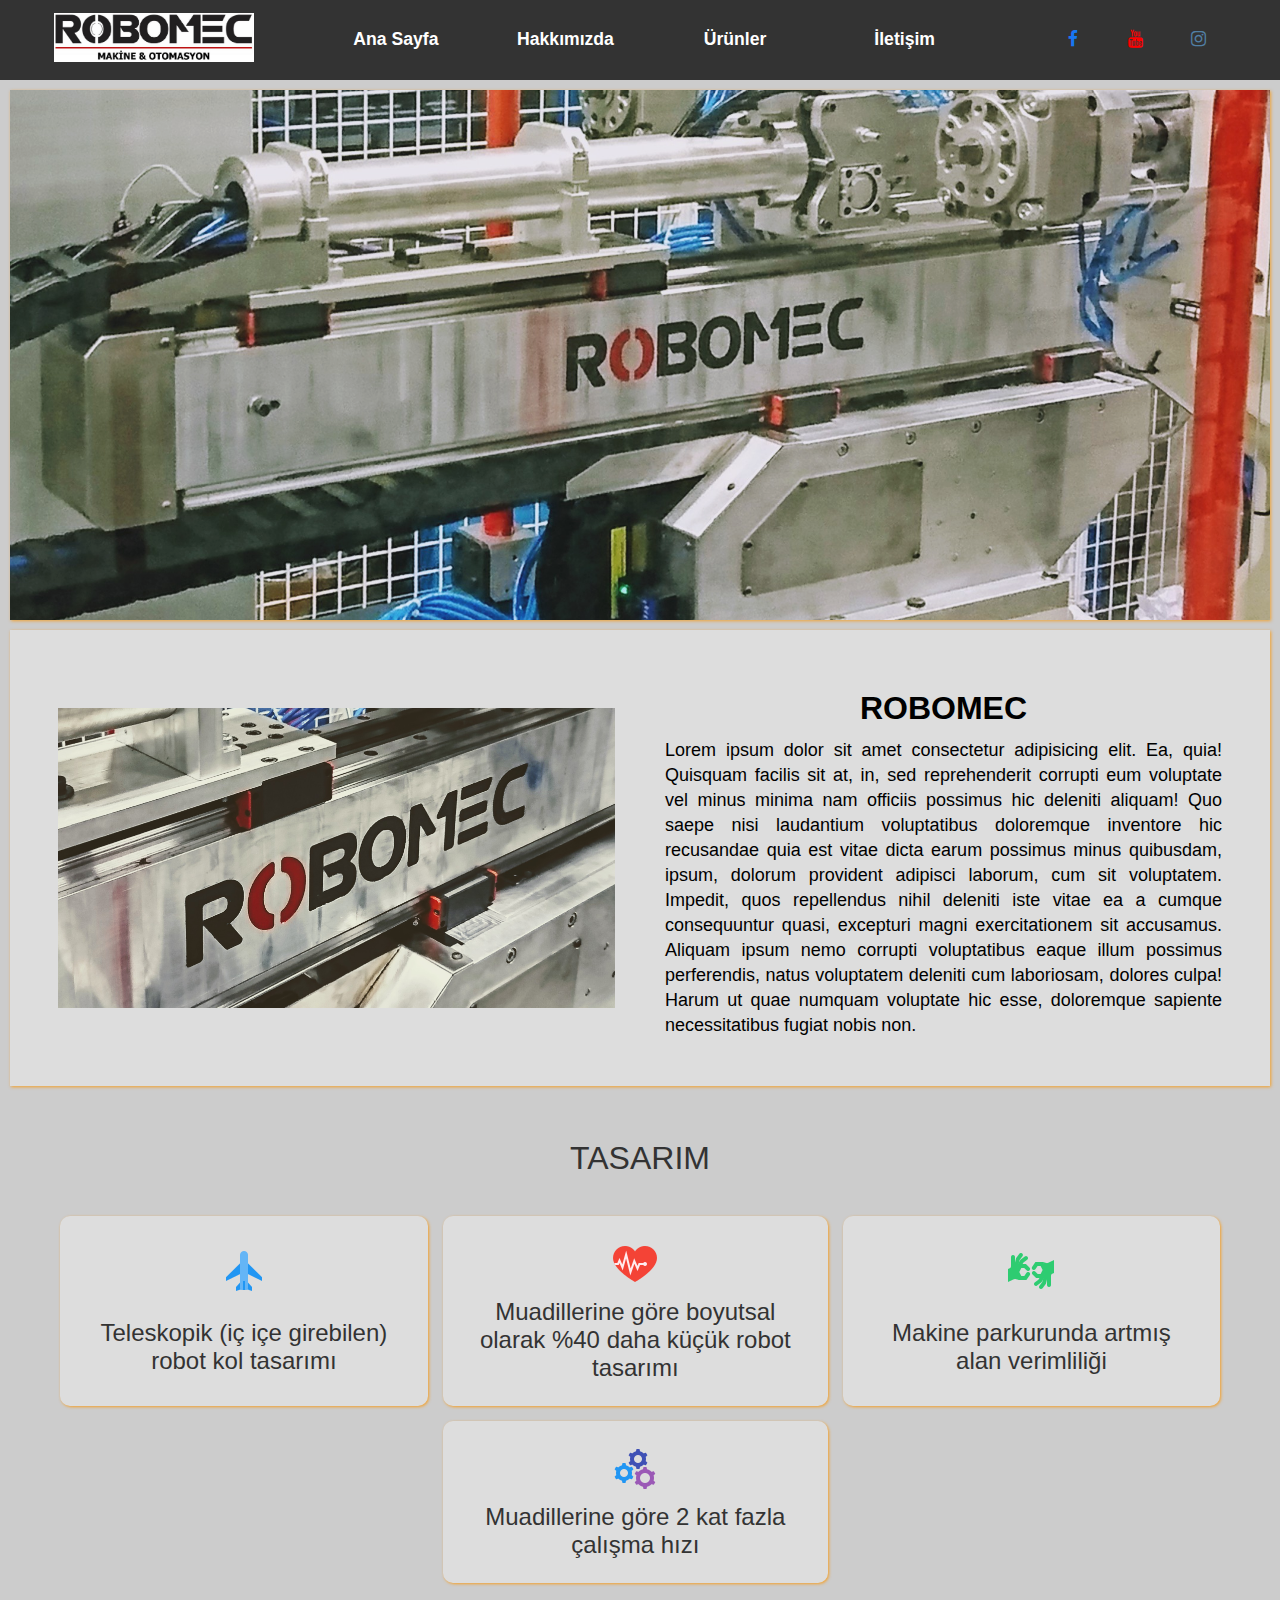
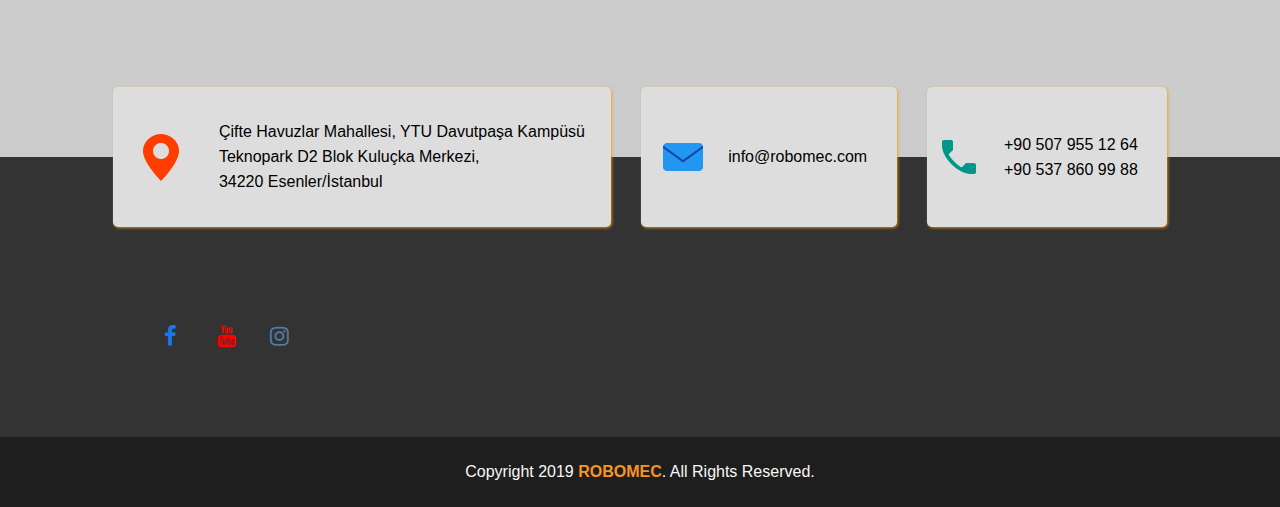
==== index.html @ 06db0387 "robomec" ====
<!DOCTYPE html>
<html lang="en">
  <head>
    <meta charset="UTF-8" />
    <meta name="viewport" content="width=device-width, initial-scale=1.0" />
    <meta http-equiv="X-UA-Compatible" content="ie=edge" />
    <meta
      name="description"
      content="Robomec Makine Otomasyon San. Tic. Ltd. Şti. firmasının kurumsal web sitesidir. Robomec Plastik sektöründe robotlu otomasyon hizmetleri vermektedir."
    />
    <meta
      name="keywords"
      content="Robomec, Robomec Makine, Kalıp İçi Etiketleme Robotu, Yandan Giriş IML Robot, Üstten Giriş IML Robot, Enjeksiyon Kalıp İçi Etiketleme, Şişirme Kalıp İçi Etiketleme, Ürün Alma Robotu IML, IML Robot, BML, BML Robot, In Mold Labeling, In Mold Labeling for Blow Molding, Blow Molding Labeling, Side Entry IML Robot, Top Entry IML Robot, Take Out Robot"
    />
    <link rel="stylesheet" href="styles/style.css" />
    <link
      rel="stylesheet"
      href="https://cdnjs.cloudflare.com/ajax/libs/font-awesome/4.7.0/css/font-awesome.min.css"
    />
    <link
      href="https://fonts.googleapis.com/css?family=Solway&display=swap"
      rel="stylesheet"
    />
    <title>Robomec Makine Otomasyon Kurumsal Web Sitesi</title>
  </head>
  <body>
    <div class="wrapper">
      <nav id="navbar" class="main-nav">
        <ul>
          <li class="logo">
            <a id="mainlogo" href="#"
              ><img id="logo" src="./images/Robomec_Logo-2.JPG" alt=""
            /></a>
          </li>
          <li>
            <a class="start" href="index.html">Ana Sayfa</a>
          </li>
          <li>
            <a class="start" href="about.html">Hakkımızda</a>
          </li>
          <li>
            <a class="start" href="product.html">Ürünler</a>
          </li>
          <li>
            <a class="start" href="contact.html">İletişim</a>
          </li>
          <li class="icons">
            <a href="https://www.facebook.com/" class="face" target="_blank"
              ><i class="fa fa-facebook"></i
            ></a>
            <a href="https://www.youtube.com/" class="youtube" target="_blank"
              ><i class="fa fa-youtube"></i
            ></a>
            <a
              href="https://www.instagram.com/hasancankose/?hl=tr"
              class="insta"
              target="_blank"
              ><i class="fa fa-instagram"></i
            ></a>
          </li>
        </ul>
      </nav>
      <section class="top-container">
        <header class="showcase"></header>
      </section>
      <section class="info">
        <div class="info-img"></div>
        <div>
          <h1>ROBOMEC</h1>
          <p>
            Lorem ipsum dolor sit amet consectetur adipisicing elit. Ea, quia!
            Quisquam facilis sit at, in, sed reprehenderit corrupti eum
            voluptate vel minus minima nam officiis possimus hic deleniti
            aliquam! Quo saepe nisi laudantium voluptatibus doloremque inventore
            hic recusandae quia est vitae dicta earum possimus minus quibusdam,
            ipsum, dolorum provident adipisci laborum, cum sit voluptatem.
            Impedit, quos repellendus nihil deleniti iste vitae ea a cumque
            consequuntur quasi, excepturi magni exercitationem sit accusamus.
            Aliquam ipsum nemo corrupti voluptatibus eaque illum possimus
            perferendis, natus voluptatem deleniti cum laboriosam, dolores
            culpa! Harum ut quae numquam voluptate hic esse, doloremque sapiente
            necessitatibus fugiat nobis non.
          </p>
        </div>
      </section>
      <section class="boxes">
        <div class="top-box design">
          <p>TASARIM</p>
        </div>
        <div class="top-box top-box-a">
          <img src="./images/plane.png" alt="" />
          <p>Teleskopik (iç içe girebilen) robot kol tasarımı</p>
        </div>
        <div class="top-box top-box-b">
          <img src="./images/heart.png" alt="" />
          <p>
            Muadillerine göre boyutsal olarak %40 daha küçük robot tasarımı
          </p>
        </div>
        <div class="top-box top-box-c">
          <img src="./images/hand.png" alt="" />
          <p>Makine parkurunda artmış alan verimliliği</p>
        </div>
        <div class="top-box empty-one"></div>
        <div class="top-box top-box-d">
          <img src="./images/gear.png" alt="" />
          <p>Muadillerine göre 2 kat fazla çalışma hızı</p>
        </div>
        <div class="top-box empty-two"></div>
      </section>
      <div class="empty-place"></div>
      <footer class="footer">
        <div class="location">
          <img src="./images/location.png" alt="" />
          <p>
            Çifte Havuzlar Mahallesi, YTU Davutpaşa Kampüsü <br />
            Teknopark D2 Blok Kuluçka Merkezi, <br />
            34220 Esenler/İstanbul
          </p>
        </div>
        <div class="mail">
          <img src="./images/mail.png" alt="" />
          <p>info@robomec.com</p>
        </div>
        <div class="phone">
          <img src="./images/phone.png" alt="" />
          <p>
            +90 507 955 12 64 <br />
            +90 537 860 99 88
          </p>
        </div>
        <div class="footer-img">
          <div class="footer-icons">
            <a href="https://www.facebook.com/" class="face" target="_blank"
              ><i class="fa fa-facebook"></i
            ></a>
            <a href="https://www.youtube.com/" class="youtube" target="_blank"
              ><i class="fa fa-youtube"></i
            ></a>
            <a
              href="https://www.instagram.com/hasancankose/?hl=tr"
              class="insta"
              target="_blank"
              ><i class="fa fa-instagram"></i
            ></a>
          </div>
        </div>
        <div class="copy-right">
          <p>Copyright 2019 <strong>ROBOMEC</strong>. All Rights Reserved.</p>
        </div>
      </footer>
    </div>
    <script src="/scripts/script.js"></script>
  </body>
</html>
---- styles/style.css ----
:root {
  --primary: #ddd;
  --dark: #333;
  --light: #fff;
  --orange: #ff8c00;
  --shadow: 1px 1px 3px rgba(255, 150, 0, 0.8);
}

* {
  box-sizing: border-box;
  margin: 0;
}
body {
  background: #ccc;
  font-family: Arial, Helvetica, sans-serif;
}
.wrapper {
  display: grid;
  grid-gap: 10px;
}
.main-nav ul {
  display: grid;
  padding: 0;
  grid-gap: 5px;
  list-style: none;
  align-items: center;
  grid-template-columns: 1.5fr 0.8fr 0.8fr 0.8fr 0.8fr 1.4fr;
  background: var(--dark);
  min-height: 70px;
}
.main-nav a {
  display: block;
  text-decoration: none;
  padding: 0.8rem;
  text-align: center;
  color: var(--light);
  font-size: 1.1rem;
  font-weight: bold;
  transition: all 0.2s ease-out;
  /* 
  border: 2px solid green; */
}
.main-nav a:hover {
  color: var(--orange);
  font-size: 1.2rem;
}
.main-nav img {
  width: 200px;
  margin: 0;
  padding: 0;
}
.icons {
  display: grid;
  padding: 0;
  grid-template-columns: repeat(3, 1fr);
  grid-gap: 0px;
  margin: 0 50px;
  /* 
  border: 2px solid green; */
}
.fa {
  transition: all 0.1s ease-out;
}
.fa-facebook {
  color: #1877f2;
}
.fa-facebook:hover {
  font-size: 25px;
}
.fa-youtube {
  color: #ff0000;
}
.fa-youtube:hover {
  font-size: 25px;
}
.fa-instagram {
  color: #517fa4;
}
.fa-instagram:hover {
  font-size: 25px;
}
.top-container {
  margin: 0 10px;
  display: grid;
  grid-gap: 20px;
  grid-template-areas: "showcase";
}
.showcase {
  grid-area: showcase;
  min-height: 530px;
  background: url(../images/main.jpg);
  background-size: cover;
  background-position: center;
  display: flex;
  flex-direction: column;
  align-items: center;
  justify-content: center;
  box-shadow: var(--shadow);
  opacity: 0.9;
}
/* #title {
  font-size: 4rem;
  margin-bottom: 0;
  color: var(--light);
  opacity: 1;
  z-index: 5;
}
.showcase p {
  font-size: 1.3rem;
  margin-top: 0;
  color: var(--light);
  opacity: 1;
} */
.info {
  margin: 0 10px;
  background: var(--primary);
  box-shadow: var(--shadow);
  display: grid;
  grid-gap: 50px;
  grid-template-columns: repeat(2, 1fr);
  padding: 3rem;
  align-items: center;
  justify-items: center;
}
.info-img {
  background: url(../images/robo.jpg);
  background-size: cover;
  background-position: center;
  min-height: 300px;
  height: auto;
  width: 100%;
  max-width: 620px;
}
.info h1 {
  grid-area: h1;
  font-size: xx-large;
  text-align: center;
  line-height: 60px;
}
.info p {
  grid-area: p1;
  font-size: large;
  line-height: 25px;
  text-align: justify;
}
.boxes {
  display: grid;
  grid-template-areas:
    "design design design"
    "top-box-a top-box-b top-box-c"
    "empty-one top-box-d empty-two";
  grid-gap: 15px;
  margin: 20px 60px;
}
.top-box {
  display: grid;
  grid-gap: 10px;
  align-items: center;
  justify-items: center;
  padding: 1.5rem;
  border-radius: 10px;
  font-size: x-large;
  text-align: center;
  color: var(--dark);
}
.design {
  grid-area: design;
  background: none;
  box-shadow: none;
}
.design p {
  font-size: xx-large;
  color: var(--dark);
}
.top-box-a {
  grid-area: top-box-a;
  box-shadow: var(--shadow);
  background: var(--primary);
}
.top-box-b {
  grid-area: top-box-b;

  box-shadow: var(--shadow);
  background: var(--primary);
}
.top-box-c {
  grid-area: top-box-c;
  box-shadow: var(--shadow);
  background: var(--primary);
}
.empty-one {
  grid-area: empty-one;
}
.top-box-d {
  grid-area: top-box-d;

  box-shadow: var(--shadow);
  background: var(--primary);
}
.empty-two {
  grid-area: empty-two;
}
.empty-place {
  padding: 2rem;
}
.footer {
  display: grid;
  grid-auto-columns: repeat(auto, 1fr);
  grid-auto-rows: minmax(70px, auto);
  justify-items: stretch;
  align-items: stretch;
  grid-gap: 0 30px;
}
.location {
  grid-column: 2/3;
  grid-row: 1/3;
  display: grid;
  grid-template-columns: 0.4fr 2fr;
  align-items: center;
  justify-items: center;
  z-index: 2;
  background: var(--primary);
  box-shadow: var(--shadow);
  padding: 1.5rem 0.5rem;
  border-radius: 5px;
  line-height: 25px;
}
.location img {
  padding: 0;
}
.location p {
  padding: 0;
}
.mail {
  grid-column: 3/4;
  grid-row: 1/3;
  display: grid;
  grid-template-columns: 0.4fr 2fr;
  align-items: center;
  justify-items: center;
  z-index: 2;
  background: var(--primary);
  box-shadow: var(--shadow);
  padding: 1.5rem 0.5rem;
  border-radius: 5px;
}
.mail img {
  padding-left: 10px;
}
.phone {
  grid-column: 4/5;
  grid-row: 1/3;
  display: grid;
  grid-template-columns: 0.4fr 2fr;
  align-items: center;
  justify-items: center;
  z-index: 2;
  background: var(--primary);
  box-shadow: var(--shadow);
  padding: 1.5rem 0.5rem;
  border-radius: 5px;
  line-height: 25px;
}
.footer-img {
  background: var(--dark);
  grid-column: 1/6;
  grid-row: 2/6;
  display: grid;
  grid-template-columns: repeat(8, 1fr);
  grid-template-rows: minmax(50px, auto);
  justify-items: stretch;
  align-items: stretch;
  grid-gap: 30px;
}
.footer-icons {
  grid-column: 2/3;
  grid-row: 2/3;
  display: grid;
  padding: 0;
  grid-template-columns: repeat(3, 1fr);
  grid-gap: 25px;
}
.footer-icons a {
  font-size: 22px;
}
.footer-icons a i:hover {
  font-size: 22px;
  opacity: 0.8;
}
.copy-right {
  background: black;
  grid-column: 1/6;
  display: grid;
  opacity: 0.85;
  color: var(--light);
  align-items: center;
  justify-items: center;
}
.copy-right strong {
  color: var(--orange);
}
/* About page */
.about {
  display: grid;
  grid-template-columns: 10% 80% 10%;
  margin: 50px 0;
}
.mid {
  display: grid;
  grid-template-areas:
    "aboutcontent aboutcontent"
    "mission vision";
  grid-gap: 15px;
  word-spacing: -2px;
}
.mid h1 {
  text-align: center;
}
.mid p {
  text-indent: 40px;
}
.aboutcontent {
  grid-area: aboutcontent;
  background: var(--primary);
  box-shadow: var(--shadow);
  padding: 1.5rem 1.5rem;
  border-radius: 5px;
  font-size: large;
  line-height: 25px;
  text-align: justify;
}
.mission {
  grid-area: mission;
  background: var(--primary);
  box-shadow: var(--shadow);
  padding: 1.5rem 1.5rem;
  border-radius: 5px;
  font-size: large;
  line-height: 25px;
  text-align: justify;
}
.vision {
  grid-area: vision;
  background: var(--primary);
  box-shadow: var(--shadow);
  padding: 1.5rem 1.5rem;
  border-radius: 5px;
  font-size: large;
  line-height: 25px;
  text-align: justify;
}
/* About page */
/* Contact page */

.contact {
  display: grid;
  grid-template-columns: 10% 80% 10%;
  margin: 50px 0;
}
.contact-info {
  display: grid;
  grid-template-columns: 1fr;
  margin: 0;
  grid-gap: 10px;
  text-align: center;
  line-height: 30px;
}
.contact-adress {
  background: var(--primary);
  box-shadow: var(--shadow);
  padding: 1.5rem 1.5rem;
  border-radius: 5px;
  font-size: large;
}
.contact-mail {
  background: var(--primary);
  box-shadow: var(--shadow);
  padding: 1.5rem 1.5rem;
  border-radius: 5px;
  font-size: large;
}
.contact-phone {
  background: var(--primary);
  box-shadow: var(--shadow);
  padding: 1.5rem 1.5rem;
  border-radius: 5px;
  font-size: large;
}
/* Contact page */
/* Product page */
.product {
  display: grid;
  grid-template-columns: 10% 80% 10%;
}
.product-mid {
  margin: 50px 0;
  display: grid;
  align-items: center;
  justify-items: center;
}

/* Product page */
@media (max-width: 950px) {
  .icons {
    margin: 0;
  }
  .main-nav a {
    font-size: 0.9rem;
  }
  .main-nav a:hover {
    font-size: 0.95rem;
  }
  .fa:hover {
    font-size: 20px;
  }
  .mid {
    grid-template-areas:
      "aboutcontent"
      "mission"
      "vision";
  }
}
@media (max-width: 770px) {
  .main-nav ul {
    grid-template-columns: 2fr 1fr 1fr 1fr 1fr;
  }
  .icons {
    display: none;
  }
  .info {
    grid-template-columns: 1fr;
  }
  .location {
    display: none;
  }
  .boxes {
    grid-template-areas:
      "design design"
      "top-box-a top-box-b"
      "top-box-c top-box-d";
  }
  .empty-one,
  .empty-two {
    display: none;
  }
  .mail {
    grid-column: 2/3;
  }
  .phone {
    grid-column: 3/5;
  }
}
@media (max-width: 600px) {
  .main-nav ul {
    grid-template-columns: 1fr;
    grid-gap: 5px;
    background: var(--primary);
    margin: 0 10px;
  }
  .main-nav a {
    background: var(--dark);
  }
  .main-nav a:hover {
    font-size: 0.9rem;
  }
  #mainlogo {
    background: white;
  }
  .empty-one {
    display: none;
  }
  .empty-two {
    display: none;
  }
  .boxes {
    grid-template-areas:
      "design"
      "top-box-a"
      "top-box-b"
      "top-box-c"
      "top-box-d";
    margin: 20px 20px;
  }
  .location,
  .mail {
    display: none;
  }
  .phone {
    grid-column: 2/5;
    padding: 1.5rem 2rem;
  }
}
@media (min-width: 601px) and (max-width: 655px) {
  .main-nav ul {
    grid-template-columns: 1fr;
    grid-gap: 5px;
    background: var(--primary);
    margin: 0 10px;
  }
  .main-nav a {
    background: var(--dark);
  }
  .main-nav a:hover {
    font-size: 0.9rem;
  }
  #mainlogo {
    background: white;
  }
}
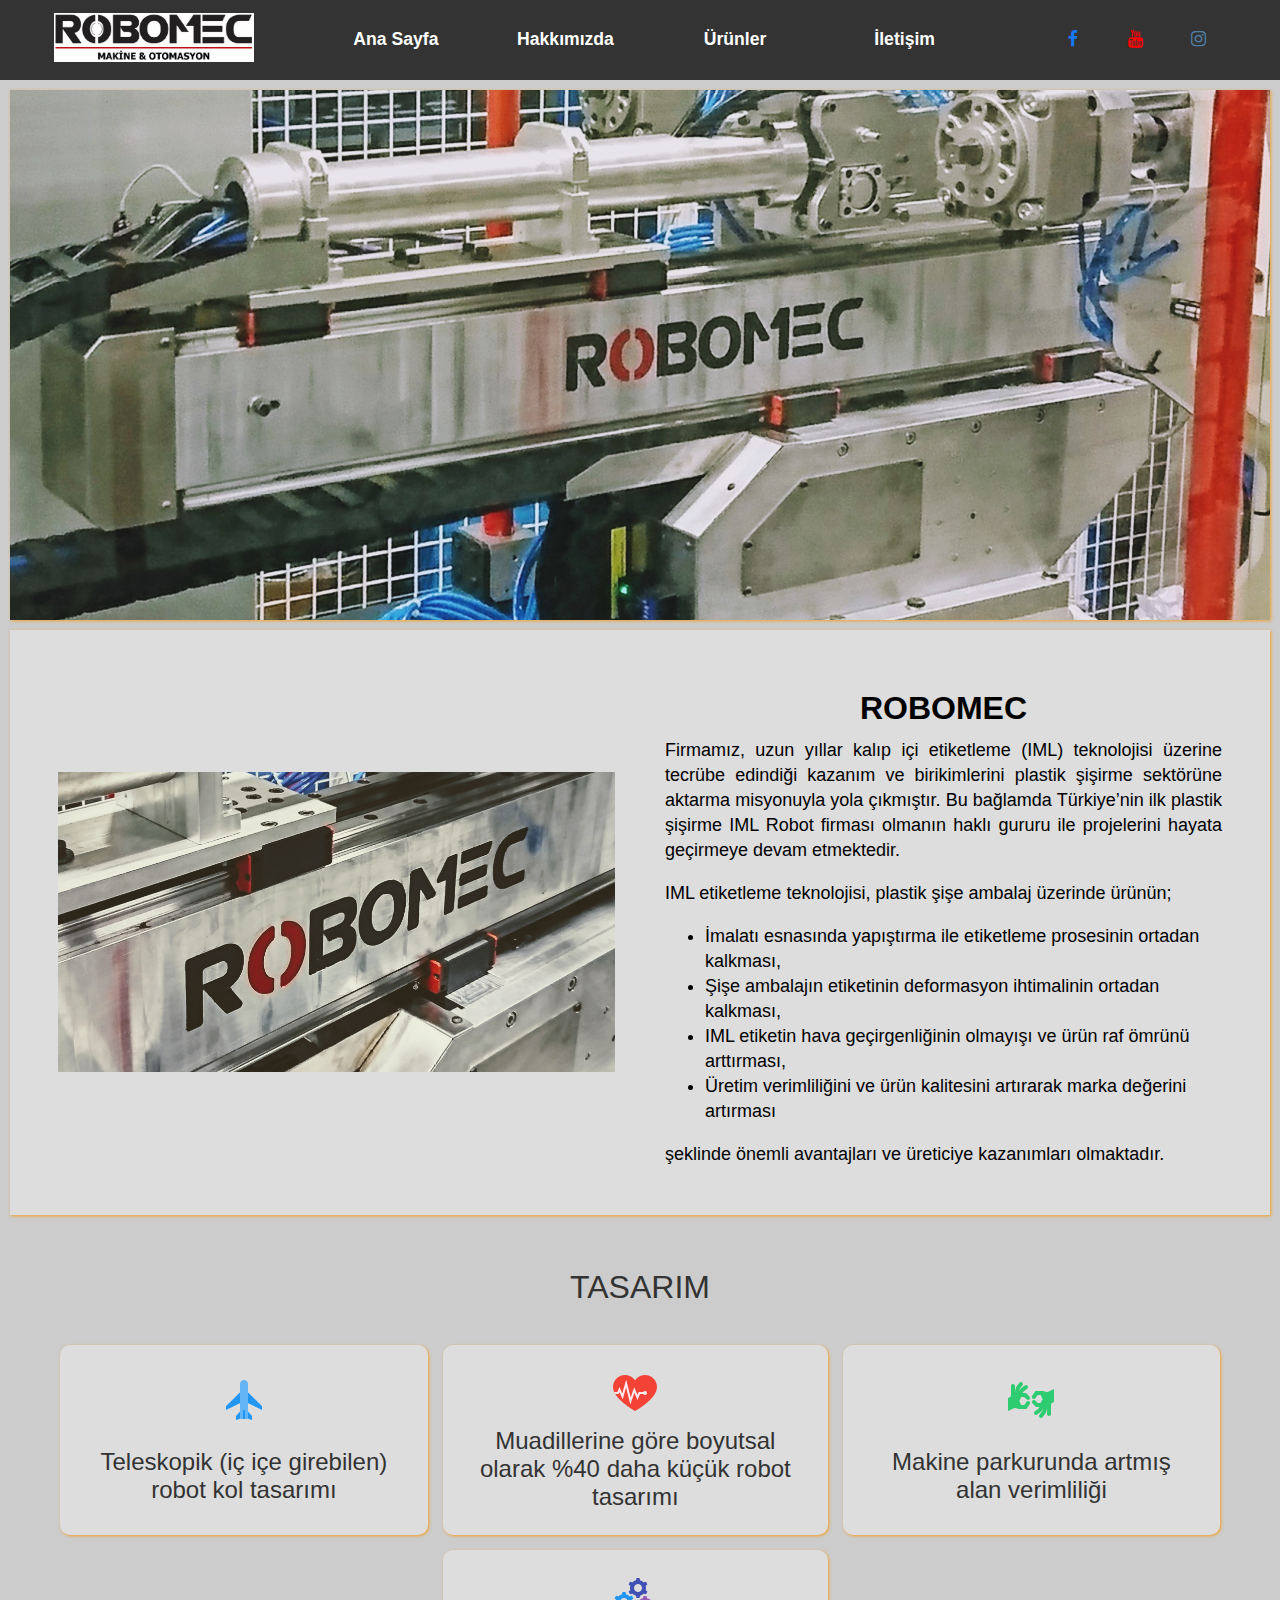
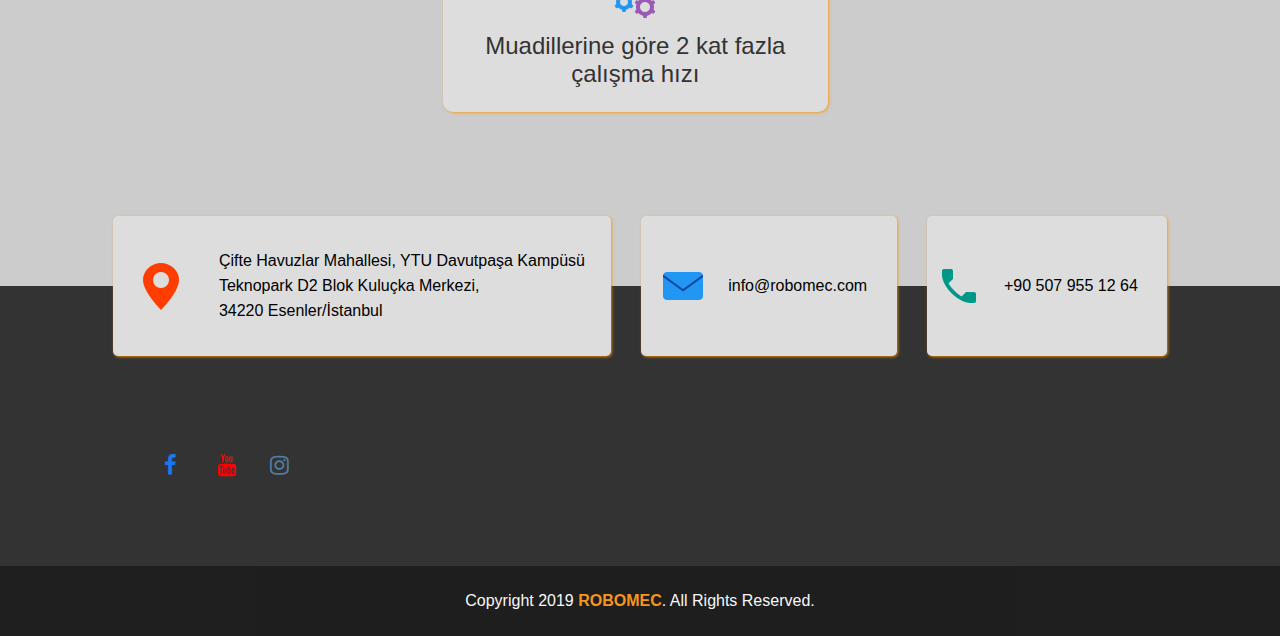
==== commit 6c05c59d: "robomec" ====
--- a/index.html
+++ b/index.html
@@ -28,21 +28,21 @@
       <nav id="navbar" class="main-nav">
         <ul>
           <li class="logo">
-            <a id="mainlogo" href="#"
-              ><img id="logo" src="./images/Robomec_Logo-2.JPG" alt=""
+            <a id="mainlogo" class="start" href="index.html#start"
+              ><img id="logo" src="./images/Robomec_Logo-2.JPG" alt="logo"
             /></a>
           </li>
           <li>
-            <a class="start" href="index.html">Ana Sayfa</a>
+            <a class="start" href="index.html#start">Ana Sayfa</a>
           </li>
           <li>
-            <a class="start" href="about.html">Hakkımızda</a>
+            <a class="start" href="about.html#start">Hakkımızda</a>
           </li>
           <li>
-            <a class="start" href="product.html">Ürünler</a>
+            <a class="start" href="product.html#start">Ürünler</a>
           </li>
           <li>
-            <a class="start" href="contact.html">İletişim</a>
+            <a class="start" href="contact.html#start">İletişim</a>
           </li>
           <li class="icons">
             <a href="https://www.facebook.com/" class="face" target="_blank"
@@ -63,23 +63,43 @@
       <section class="top-container">
         <header class="showcase"></header>
       </section>
-      <section class="info">
+      <section class="info end">
         <div class="info-img"></div>
         <div>
           <h1>ROBOMEC</h1>
           <p>
-            Lorem ipsum dolor sit amet consectetur adipisicing elit. Ea, quia!
-            Quisquam facilis sit at, in, sed reprehenderit corrupti eum
-            voluptate vel minus minima nam officiis possimus hic deleniti
-            aliquam! Quo saepe nisi laudantium voluptatibus doloremque inventore
-            hic recusandae quia est vitae dicta earum possimus minus quibusdam,
-            ipsum, dolorum provident adipisci laborum, cum sit voluptatem.
-            Impedit, quos repellendus nihil deleniti iste vitae ea a cumque
-            consequuntur quasi, excepturi magni exercitationem sit accusamus.
-            Aliquam ipsum nemo corrupti voluptatibus eaque illum possimus
-            perferendis, natus voluptatem deleniti cum laboriosam, dolores
-            culpa! Harum ut quae numquam voluptate hic esse, doloremque sapiente
-            necessitatibus fugiat nobis non.
+            Firmamız, uzun yıllar kalıp içi etiketleme (IML) teknolojisi üzerine
+            tecrübe edindiği kazanım ve birikimlerini plastik şişirme sektörüne
+            aktarma misyonuyla yola çıkmıştır. Bu bağlamda Türkiye’nin ilk
+            plastik şişirme IML Robot firması olmanın haklı gururu ile
+            projelerini hayata geçirmeye devam etmektedir.
+          </p>
+          <br />
+          <p>
+            IML etiketleme teknolojisi, plastik şişe ambalaj üzerinde ürünün;
+          </p>
+          <br />
+          <ul>
+            <li>
+              İmalatı esnasında yapıştırma ile etiketleme prosesinin ortadan
+              kalkması,
+            </li>
+            <li>
+              Şişe ambalajın etiketinin deformasyon ihtimalinin ortadan
+              kalkması,
+            </li>
+            <li>
+              IML etiketin hava geçirgenliğinin olmayışı ve ürün raf ömrünü
+              arttırması,
+            </li>
+            <li>
+              Üretim verimliliğini ve ürün kalitesini artırarak marka değerini
+              artırması
+            </li>
+          </ul>
+          <br />
+          <p>
+            şeklinde önemli avantajları ve üreticiye kazanımları olmaktadır.
           </p>
         </div>
       </section>
@@ -125,8 +145,7 @@
         <div class="phone">
           <img src="./images/phone.png" alt="" />
           <p>
-            +90 507 955 12 64 <br />
-            +90 537 860 99 88
+            +90 507 955 12 64
           </p>
         </div>
         <div class="footer-img">
@@ -150,6 +169,6 @@
         </div>
       </footer>
     </div>
-    <script src="/scripts/script.js"></script>
+    <script src="./scripts/script.js"></script>
   </body>
 </html>
--- a/styles/style.css
+++ b/styles/style.css
@@ -139,9 +139,13 @@
 }
 .info p {
   grid-area: p1;
-  font-size: large;
+  font-size: 18px;
   line-height: 25px;
   text-align: justify;
+}
+.info ul {
+  font-size: 18px;
+  line-height: 25px;
 }
 .boxes {
   display: grid;
@@ -325,7 +329,7 @@
   box-shadow: var(--shadow);
   padding: 1.5rem 1.5rem;
   border-radius: 5px;
-  font-size: large;
+  font-size: 18px;
   line-height: 25px;
   text-align: justify;
 }
@@ -335,7 +339,7 @@
   box-shadow: var(--shadow);
   padding: 1.5rem 1.5rem;
   border-radius: 5px;
-  font-size: large;
+  font-size: 18px;
   line-height: 25px;
   text-align: justify;
 }
@@ -345,7 +349,7 @@
   box-shadow: var(--shadow);
   padding: 1.5rem 1.5rem;
   border-radius: 5px;
-  font-size: large;
+  font-size: 18px;
   line-height: 25px;
   text-align: justify;
 }
@@ -370,21 +374,21 @@
   box-shadow: var(--shadow);
   padding: 1.5rem 1.5rem;
   border-radius: 5px;
-  font-size: large;
+  font-size: 18px;
 }
 .contact-mail {
   background: var(--primary);
   box-shadow: var(--shadow);
   padding: 1.5rem 1.5rem;
   border-radius: 5px;
-  font-size: large;
+  font-size: 18px;
 }
 .contact-phone {
   background: var(--primary);
   box-shadow: var(--shadow);
   padding: 1.5rem 1.5rem;
   border-radius: 5px;
-  font-size: large;
+  font-size: 18px;
 }
 /* Contact page */
 /* Product page */
@@ -488,6 +492,29 @@
   .phone {
     grid-column: 2/5;
     padding: 1.5rem 2rem;
+    font-size: 16px;
+  }
+  .phone img {
+    height: 30px;
+  }
+  .end p {
+    text-align: left;
+    font-size: 15px;
+  }
+  .info ul {
+    font-size: 15px;
+  }
+  .mid p {
+    text-indent: 0px;
+  }
+  .info-img {
+    display: none;
+  }
+  .contact-mail p {
+    text-align: center;
+  }
+  .contact-phone p {
+    text-align: center;
   }
 }
 @media (min-width: 601px) and (max-width: 655px) {
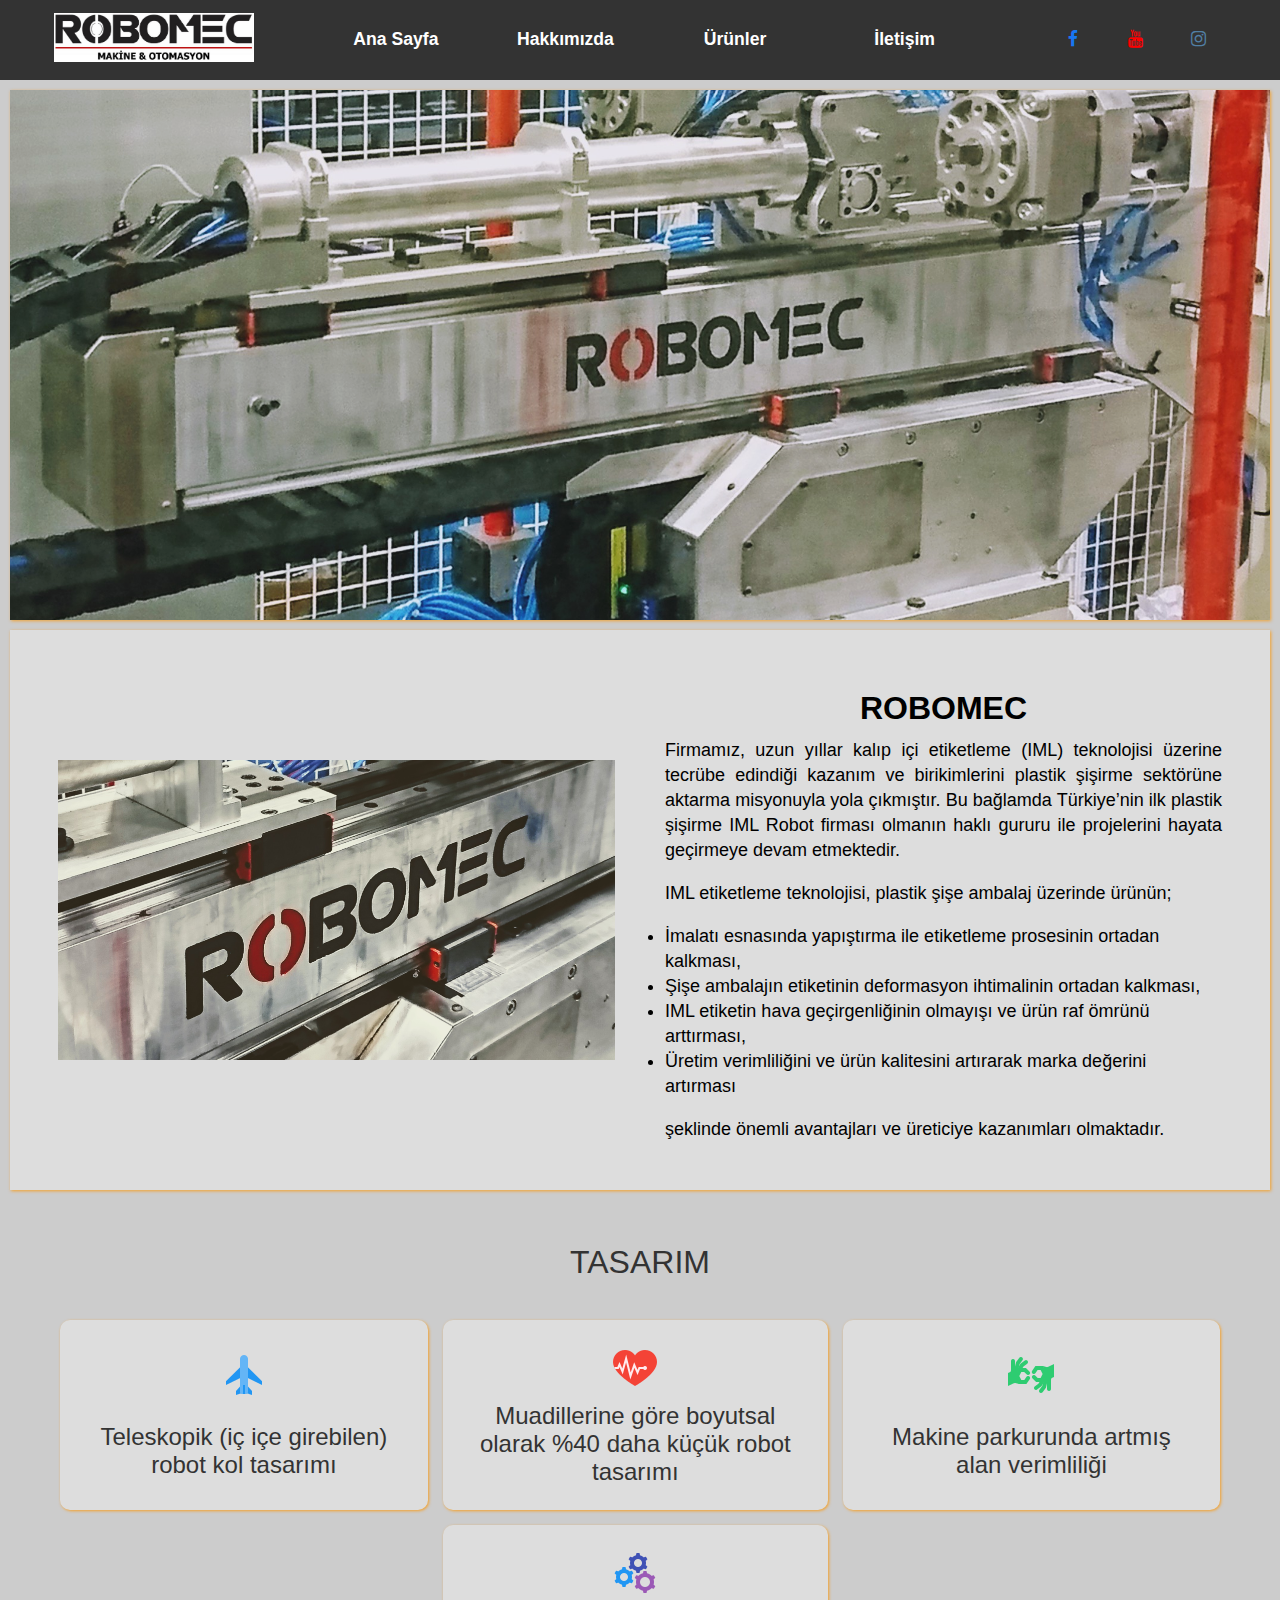
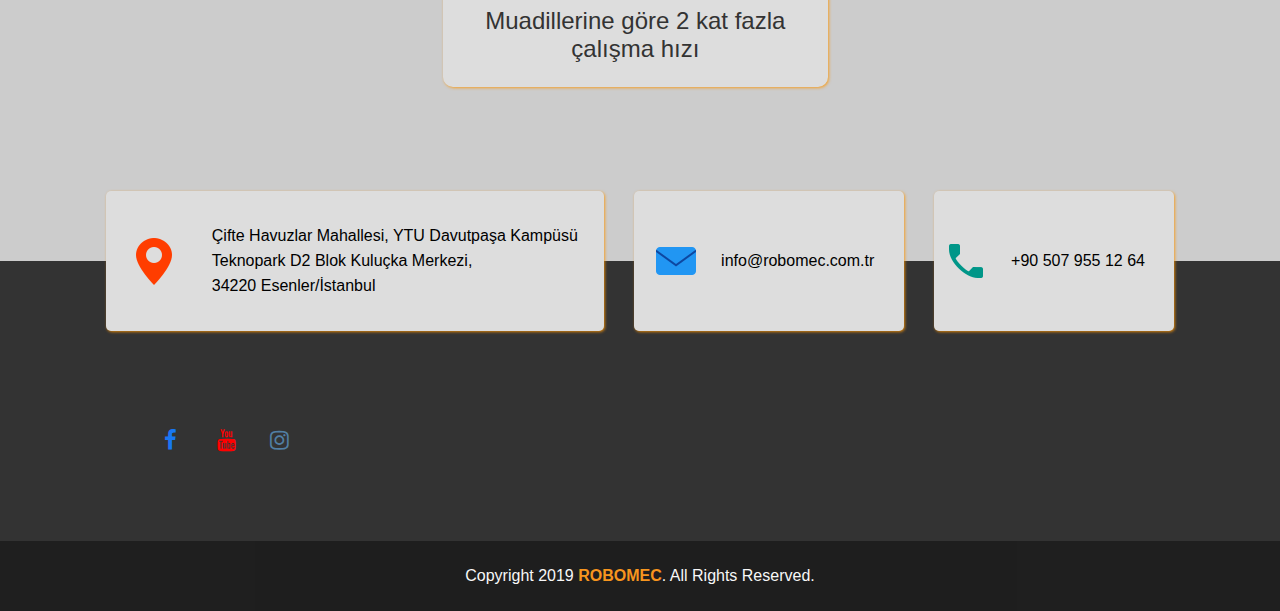
==== commit 61e5dd4a: "Add video" ====
--- a/index.html
+++ b/index.html
@@ -12,6 +12,7 @@
       name="keywords"
       content="Robomec, Robomec Makine, Kalıp İçi Etiketleme Robotu, Yandan Giriş IML Robot, Üstten Giriş IML Robot, Enjeksiyon Kalıp İçi Etiketleme, Şişirme Kalıp İçi Etiketleme, Ürün Alma Robotu IML, IML Robot, BML, BML Robot, In Mold Labeling, In Mold Labeling for Blow Molding, Blow Molding Labeling, Side Entry IML Robot, Top Entry IML Robot, Take Out Robot"
     />
+    <meta name="yandex-verification" content="6363650d9b0dcf61" />
     <link rel="stylesheet" href="styles/style.css" />
     <link
       rel="stylesheet"
@@ -45,16 +46,13 @@
             <a class="start" href="contact.html#start">İletişim</a>
           </li>
           <li class="icons">
-            <a href="https://www.facebook.com/" class="face" target="_blank"
+            <a href="#" class="face" target="_blank"
               ><i class="fa fa-facebook"></i
             ></a>
-            <a href="https://www.youtube.com/" class="youtube" target="_blank"
+            <a href="#" class="youtube" target="_blank"
               ><i class="fa fa-youtube"></i
             ></a>
-            <a
-              href="https://www.instagram.com/hasancankose/?hl=tr"
-              class="insta"
-              target="_blank"
+            <a href="#" class="insta" target="_blank"
               ><i class="fa fa-instagram"></i
             ></a>
           </li>
@@ -113,9 +111,7 @@
         </div>
         <div class="top-box top-box-b">
           <img src="./images/heart.png" alt="" />
-          <p>
-            Muadillerine göre boyutsal olarak %40 daha küçük robot tasarımı
-          </p>
+          <p>Muadillerine göre boyutsal olarak %40 daha küçük robot tasarımı</p>
         </div>
         <div class="top-box top-box-c">
           <img src="./images/hand.png" alt="" />
@@ -140,26 +136,21 @@
         </div>
         <div class="mail">
           <img src="./images/mail.png" alt="" />
-          <p>info@robomec.com</p>
+          <p>info@robomec.com.tr</p>
         </div>
         <div class="phone">
           <img src="./images/phone.png" alt="" />
-          <p>
-            +90 507 955 12 64
-          </p>
+          <p>+90 507 955 12 64</p>
         </div>
         <div class="footer-img">
           <div class="footer-icons">
-            <a href="https://www.facebook.com/" class="face" target="_blank"
+            <a href="#" class="face" target="_blank"
               ><i class="fa fa-facebook"></i
             ></a>
-            <a href="https://www.youtube.com/" class="youtube" target="_blank"
+            <a href="#" class="youtube" target="_blank"
               ><i class="fa fa-youtube"></i
             ></a>
-            <a
-              href="https://www.instagram.com/hasancankose/?hl=tr"
-              class="insta"
-              target="_blank"
+            <a href="#" class="insta" target="_blank"
               ><i class="fa fa-instagram"></i
             ></a>
           </div>
--- a/styles/style.css
+++ b/styles/style.css
@@ -9,6 +9,7 @@
 * {
   box-sizing: border-box;
   margin: 0;
+  padding: 0;
 }
 body {
   background: #ccc;
@@ -401,6 +402,21 @@
   display: grid;
   align-items: center;
   justify-items: center;
+  grid-gap: 30px;
+}
+
+.horizontal {
+  border: 0;
+  width: 100%;
+  background: linear-gradient(
+    to right,
+    rgba(0, 0, 0, 0),
+    #fd5e086b,
+    #fd5e086b,
+    rgba(0, 0, 0, 0)
+  );
+  height: 2px;
+  margin: 30px 0;
 }
 
 /* Product page */
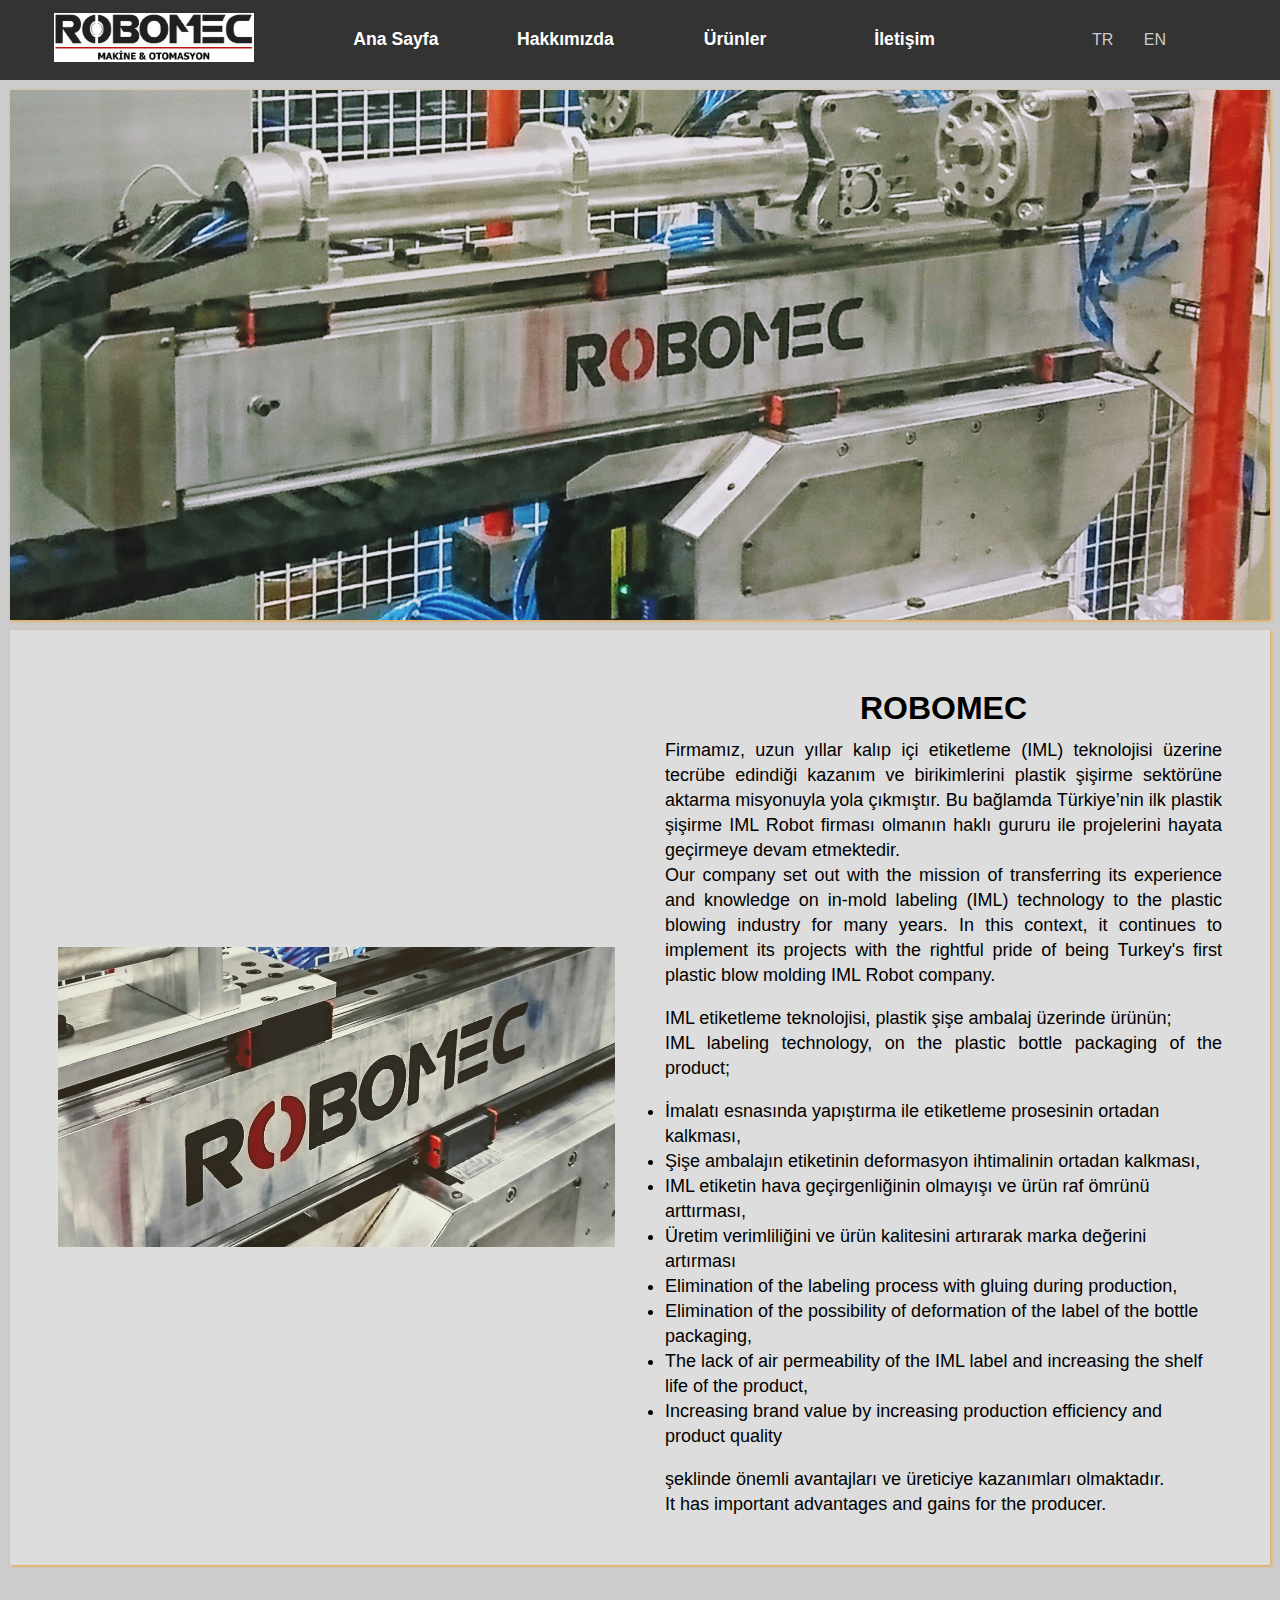
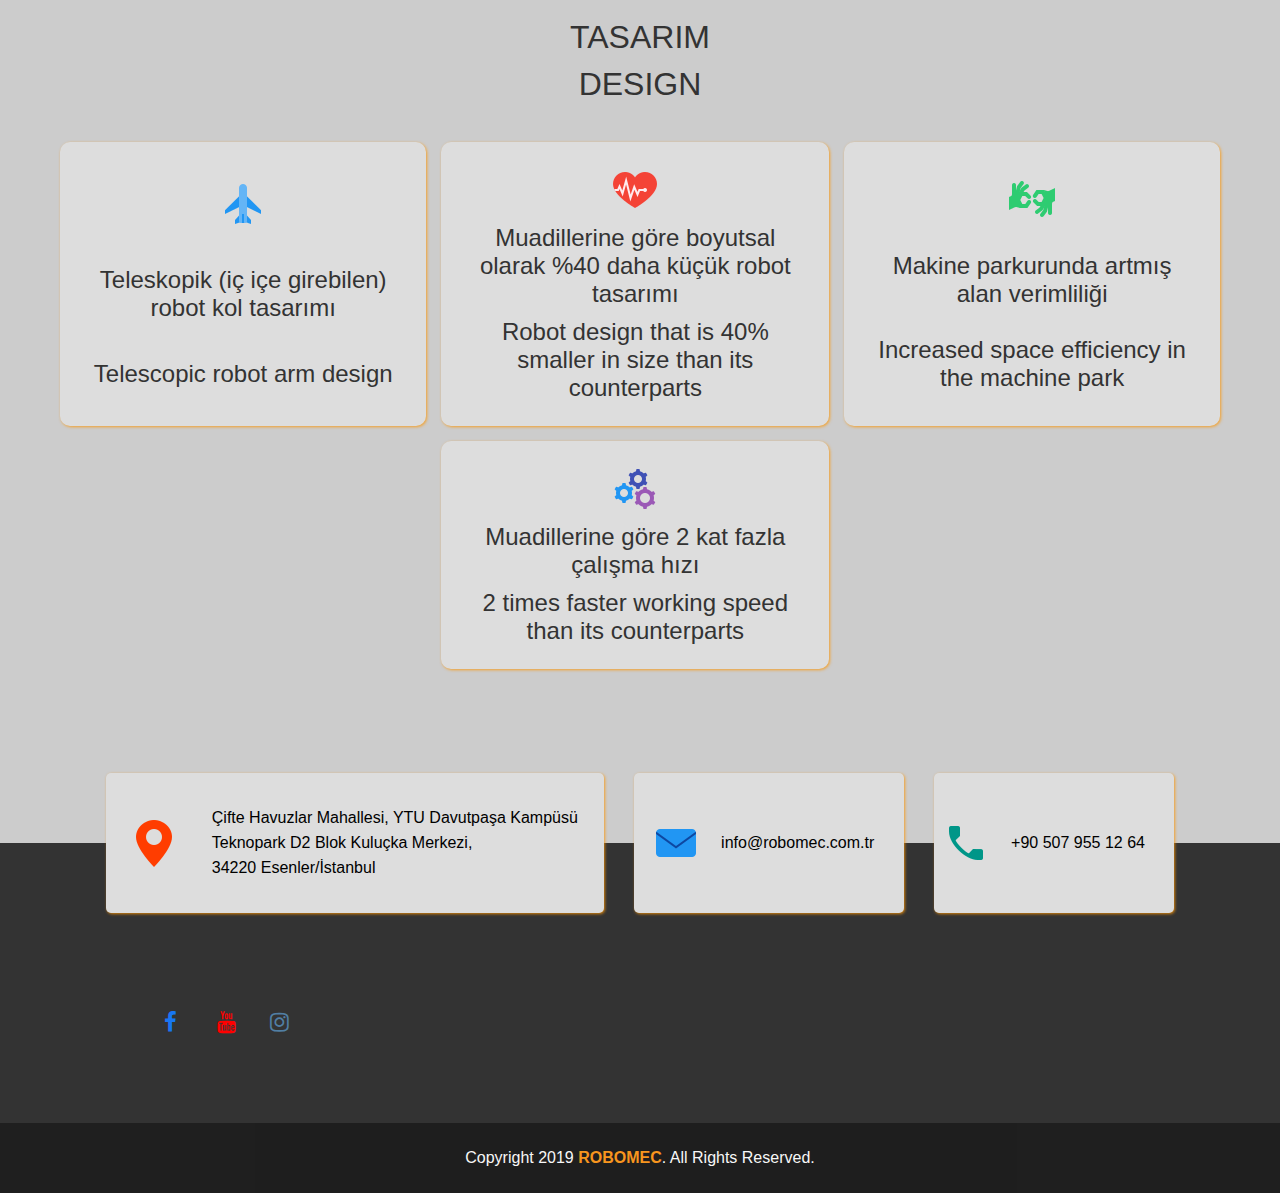
==== commit 99cbcc77: "Add language selection" ====
--- a/index.html
+++ b/index.html
@@ -22,7 +22,8 @@
       href="https://fonts.googleapis.com/css?family=Solway&display=swap"
       rel="stylesheet"
     />
-    <title>Robomec Makine Otomasyon Kurumsal Web Sitesi</title>
+    <title class="tr">Robomec Makine Otomasyon Kurumsal Web Sitesi</title>
+    <title class="en">Robomec Machinery Automation Corporate Web Site</title>
   </head>
   <body>
     <div class="wrapper">
@@ -34,27 +35,24 @@
             /></a>
           </li>
           <li>
-            <a class="start" href="index.html#start">Ana Sayfa</a>
+            <a class="start tr" href="index.html#start">Ana Sayfa</a>
+            <a class="start en" style="display: none" href="index.html#start">Home</a>
           </li>
           <li>
-            <a class="start" href="about.html#start">Hakkımızda</a>
+            <a class="start tr" href="about.html#start">Hakkımızda</a>
+            <a class="start en" style="display: none" href="about.html#start">About Us</a>
           </li>
           <li>
-            <a class="start" href="product.html#start">Ürünler</a>
+            <a class="start tr" href="product.html#start">Ürünler</a>
+            <a class="start en" style="display: none" href="product.html#start">Products</a>
           </li>
           <li>
-            <a class="start" href="contact.html#start">İletişim</a>
+            <a class="start tr" href="contact.html#start">İletişim</a>
+            <a class="start en" style="display: none" href="contact.html#start">Contact</a>
           </li>
-          <li class="icons">
-            <a href="#" class="face" target="_blank"
-              ><i class="fa fa-facebook"></i
-            ></a>
-            <a href="#" class="youtube" target="_blank"
-              ><i class="fa fa-youtube"></i
-            ></a>
-            <a href="#" class="insta" target="_blank"
-              ><i class="fa fa-instagram"></i
-            ></a>
+          <li class="languages">
+              <p class="turkish">TR</p>
+              <p class="english">EN</p>
           </li>
         </ul>
       </nav>
@@ -65,19 +63,25 @@
         <div class="info-img"></div>
         <div>
           <h1>ROBOMEC</h1>
-          <p>
+          <p class="tr">
             Firmamız, uzun yıllar kalıp içi etiketleme (IML) teknolojisi üzerine
             tecrübe edindiği kazanım ve birikimlerini plastik şişirme sektörüne
             aktarma misyonuyla yola çıkmıştır. Bu bağlamda Türkiye’nin ilk
             plastik şişirme IML Robot firması olmanın haklı gururu ile
             projelerini hayata geçirmeye devam etmektedir.
           </p>
+          <p class="en">
+            Our company set out with the mission of transferring its experience and knowledge on in-mold labeling (IML) technology to the plastic blowing industry for many years. In this context, it continues to implement its projects with the rightful pride of being Turkey's first plastic blow molding IML Robot company.
+          </p>
           <br />
-          <p>
+          <p class="tr">
             IML etiketleme teknolojisi, plastik şişe ambalaj üzerinde ürünün;
           </p>
+          <p class="en">
+            IML labeling technology, on the plastic bottle packaging of the product;
+          </p>
           <br />
-          <ul>
+          <ul class="tr">
             <li>
               İmalatı esnasında yapıştırma ile etiketleme prosesinin ortadan
               kalkması,
@@ -95,32 +99,56 @@
               artırması
             </li>
           </ul>
+          <ul class="en">
+            <li>
+              Elimination of the labeling process with gluing during production,
+            </li>
+            <li>
+              Elimination of the possibility of deformation of the label of the bottle packaging,
+            </li>
+            <li>
+              The lack of air permeability of the IML label and increasing the shelf life of the product,
+            </li>
+            <li>
+              Increasing brand value by increasing production efficiency and product quality
+            </li>
+          </ul>
           <br />
-          <p>
+          <p class="tr">
             şeklinde önemli avantajları ve üreticiye kazanımları olmaktadır.
+          </p>
+          <p class="en">
+            It has important advantages and gains for the producer.
           </p>
         </div>
       </section>
       <section class="boxes">
         <div class="top-box design">
-          <p>TASARIM</p>
+          <p class="tr">TASARIM</p>
+          <p class="en">DESIGN</p>
         </div>
         <div class="top-box top-box-a">
           <img src="./images/plane.png" alt="" />
-          <p>Teleskopik (iç içe girebilen) robot kol tasarımı</p>
+          <p class="tr">Teleskopik (iç içe girebilen) robot kol tasarımı</p>
+          <p class="en">Telescopic robot arm design</p>
         </div>
         <div class="top-box top-box-b">
           <img src="./images/heart.png" alt="" />
-          <p>Muadillerine göre boyutsal olarak %40 daha küçük robot tasarımı</p>
+          <p class="tr">Muadillerine göre boyutsal olarak %40 daha küçük robot tasarımı</p>
+          <p class="en">Robot design that is 40% smaller in size than its counterparts</p>
         </div>
         <div class="top-box top-box-c">
           <img src="./images/hand.png" alt="" />
-          <p>Makine parkurunda artmış alan verimliliği</p>
+          <p class="tr">Makine parkurunda artmış alan verimliliği</p>
+          <p class="en">Increased space efficiency in the machine park</p>
+
         </div>
         <div class="top-box empty-one"></div>
         <div class="top-box top-box-d">
           <img src="./images/gear.png" alt="" />
-          <p>Muadillerine göre 2 kat fazla çalışma hızı</p>
+          <p class="tr">Muadillerine göre 2 kat fazla çalışma hızı</p>
+          <p class="en">2 times faster working speed than its counterparts</p>
+
         </div>
         <div class="top-box empty-two"></div>
       </section>
@@ -161,5 +189,6 @@
       </footer>
     </div>
     <script src="./scripts/script.js"></script>
+    <script src="./scripts/language.js"></script>
   </body>
 </html>
--- a/styles/style.css
+++ b/styles/style.css
@@ -50,14 +50,16 @@
   margin: 0;
   padding: 0;
 }
-.icons {
-  display: grid;
-  padding: 0;
-  grid-template-columns: repeat(3, 1fr);
+.main-nav ul .languages {
+  display: grid;
+  padding: 0;
+  grid-template-columns: 50% 50%;
   grid-gap: 0px;
-  margin: 0 50px;
-  /* 
-  border: 2px solid green; */
+  margin-left: 100px;
+  width: 36%;
+}
+.main-nav ul .languages p{
+  color: #ccc;
 }
 .fa {
   transition: all 0.1s ease-out;
@@ -405,8 +407,7 @@
   grid-gap: 30px;
 }
 
-.horizontal {
-  border: 0;
+#horizontal {
   width: 100%;
   background: linear-gradient(
     to right,
@@ -532,6 +533,9 @@
   .contact-phone p {
     text-align: center;
   }
+  .product-mid .product-title {
+    font-size: 1.125rem;
+  }
 }
 @media (min-width: 601px) and (max-width: 655px) {
   .main-nav ul {
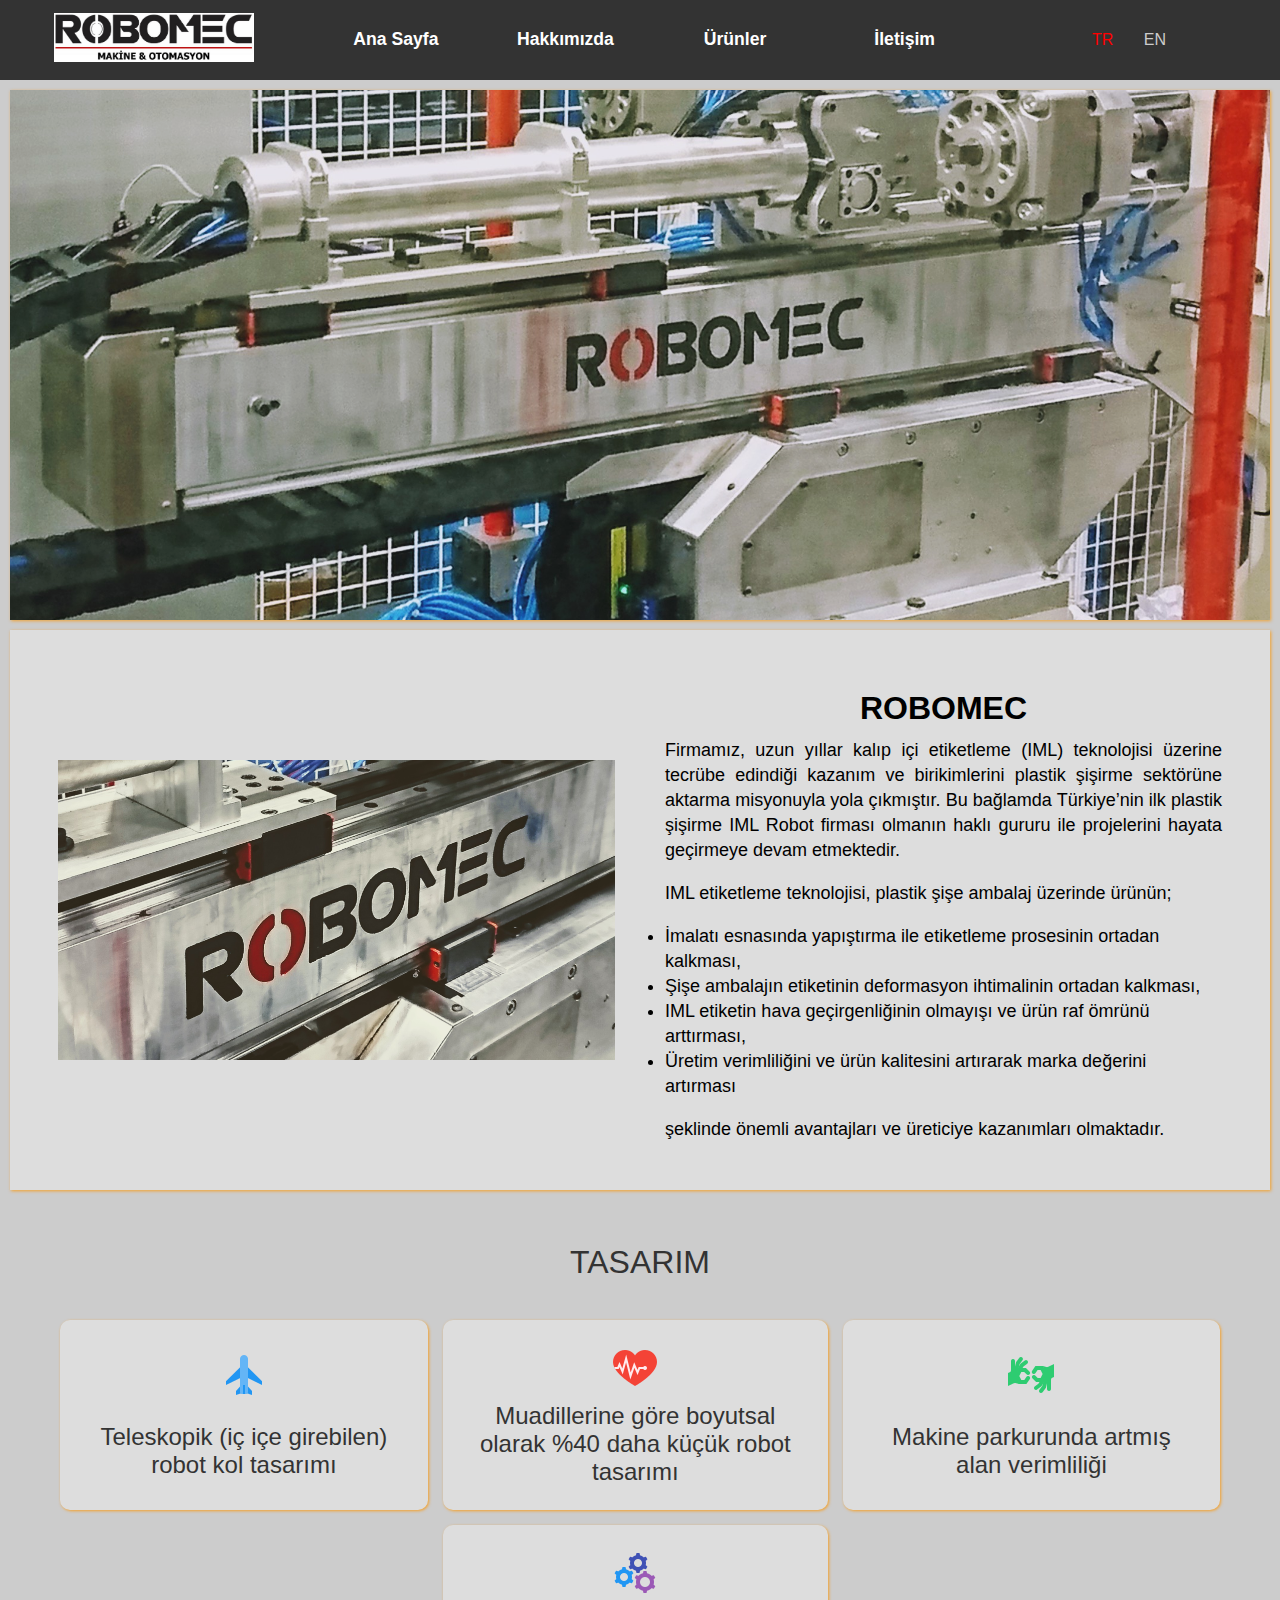
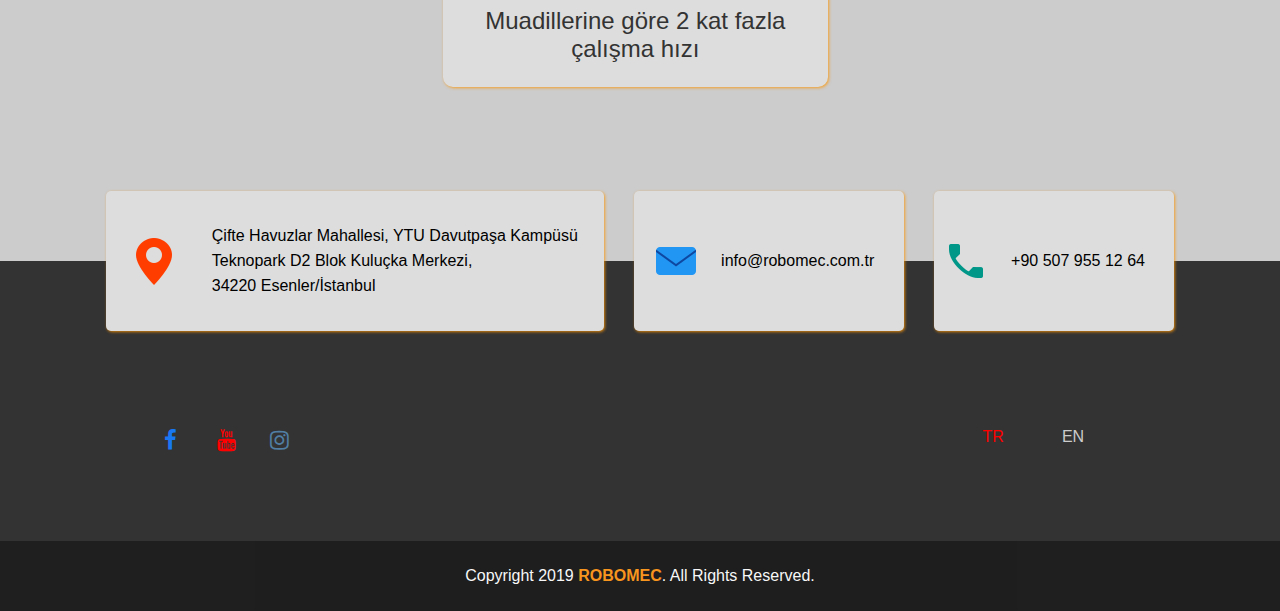
==== commit f8faac1a: "Add cookie to save selected language info" ====
--- a/index.html
+++ b/index.html
@@ -25,7 +25,7 @@
     <title class="tr">Robomec Makine Otomasyon Kurumsal Web Sitesi</title>
     <title class="en">Robomec Machinery Automation Corporate Web Site</title>
   </head>
-  <body>
+  <body id="content-body">
     <div class="wrapper">
       <nav id="navbar" class="main-nav">
         <ul>
@@ -182,6 +182,10 @@
               ><i class="fa fa-instagram"></i
             ></a>
           </div>
+          <div class="footer-languages">
+            <p class="turkish">TR</p>
+            <p class="english">EN</p>
+          </div>
         </div>
         <div class="copy-right">
           <p>Copyright 2019 <strong>ROBOMEC</strong>. All Rights Reserved.</p>
--- a/styles/style.css
+++ b/styles/style.css
@@ -294,6 +294,17 @@
   font-size: 22px;
   opacity: 0.8;
 }
+
+.footer-languages {
+  grid-column: 7/7;
+  grid-row: 2/3;
+  display: grid;
+  padding: 0;
+  grid-template-columns: repeat(2, 1fr);
+  grid-gap: 25px;
+  color: #ccc;
+}
+
 .copy-right {
   background: black;
   grid-column: 1/6;
@@ -422,7 +433,7 @@
 
 /* Product page */
 @media (max-width: 950px) {
-  .icons {
+  .main-nav ul .languages {
     margin: 0;
   }
   .main-nav a {
@@ -445,7 +456,7 @@
   .main-nav ul {
     grid-template-columns: 2fr 1fr 1fr 1fr 1fr;
   }
-  .icons {
+  .main-nav ul .languages {
     display: none;
   }
   .info {
